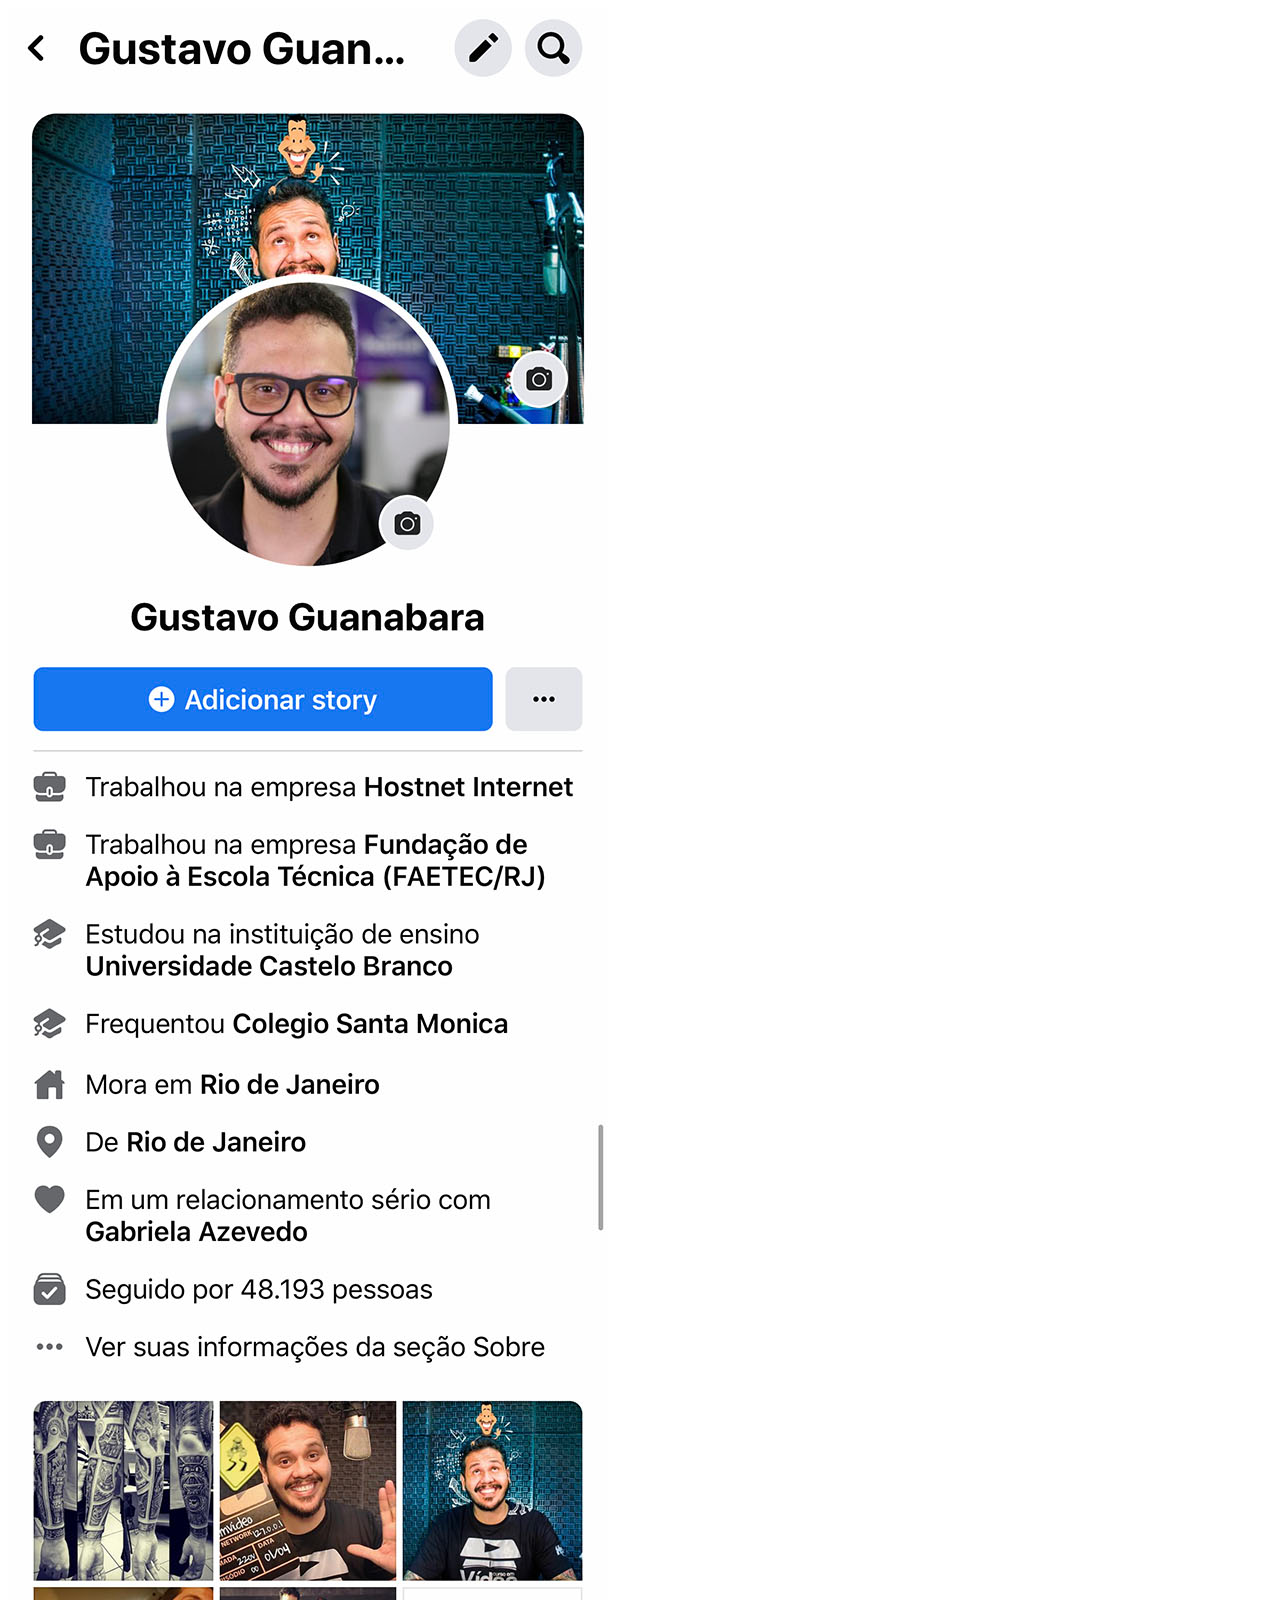
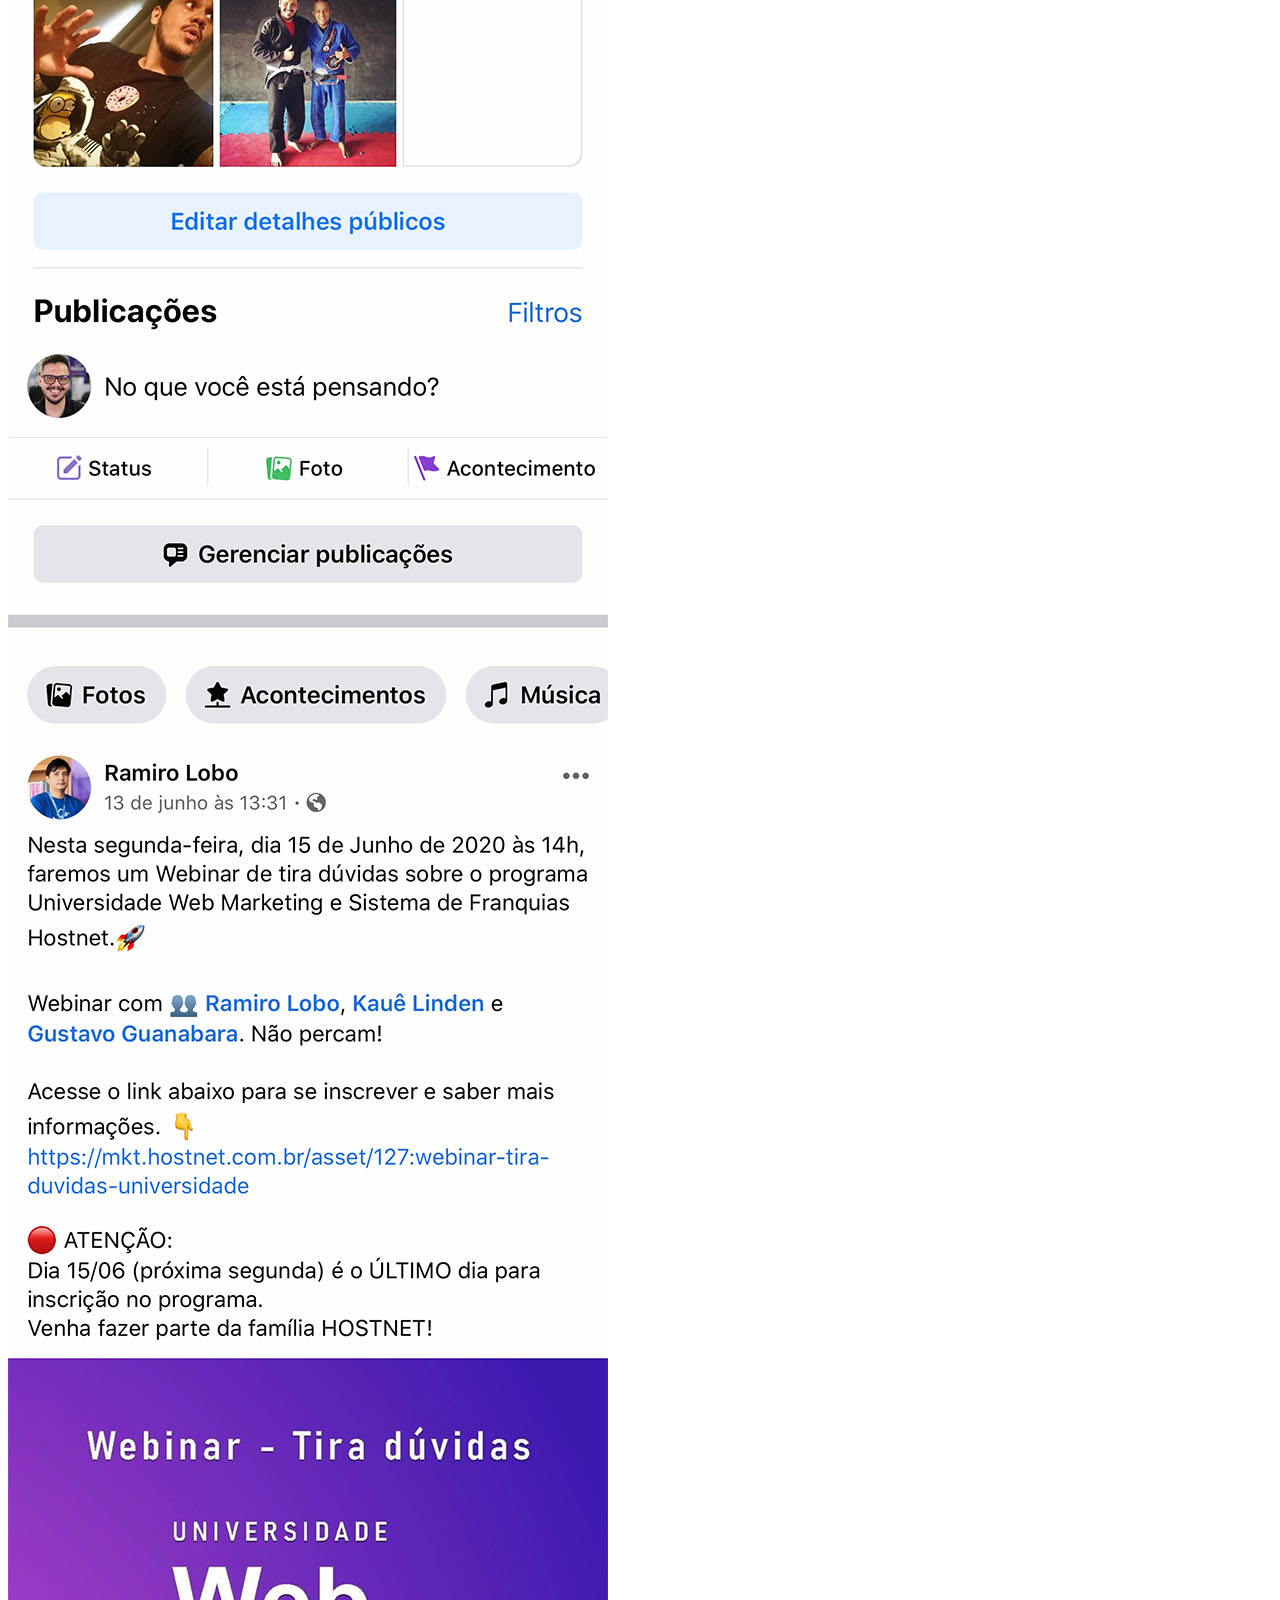
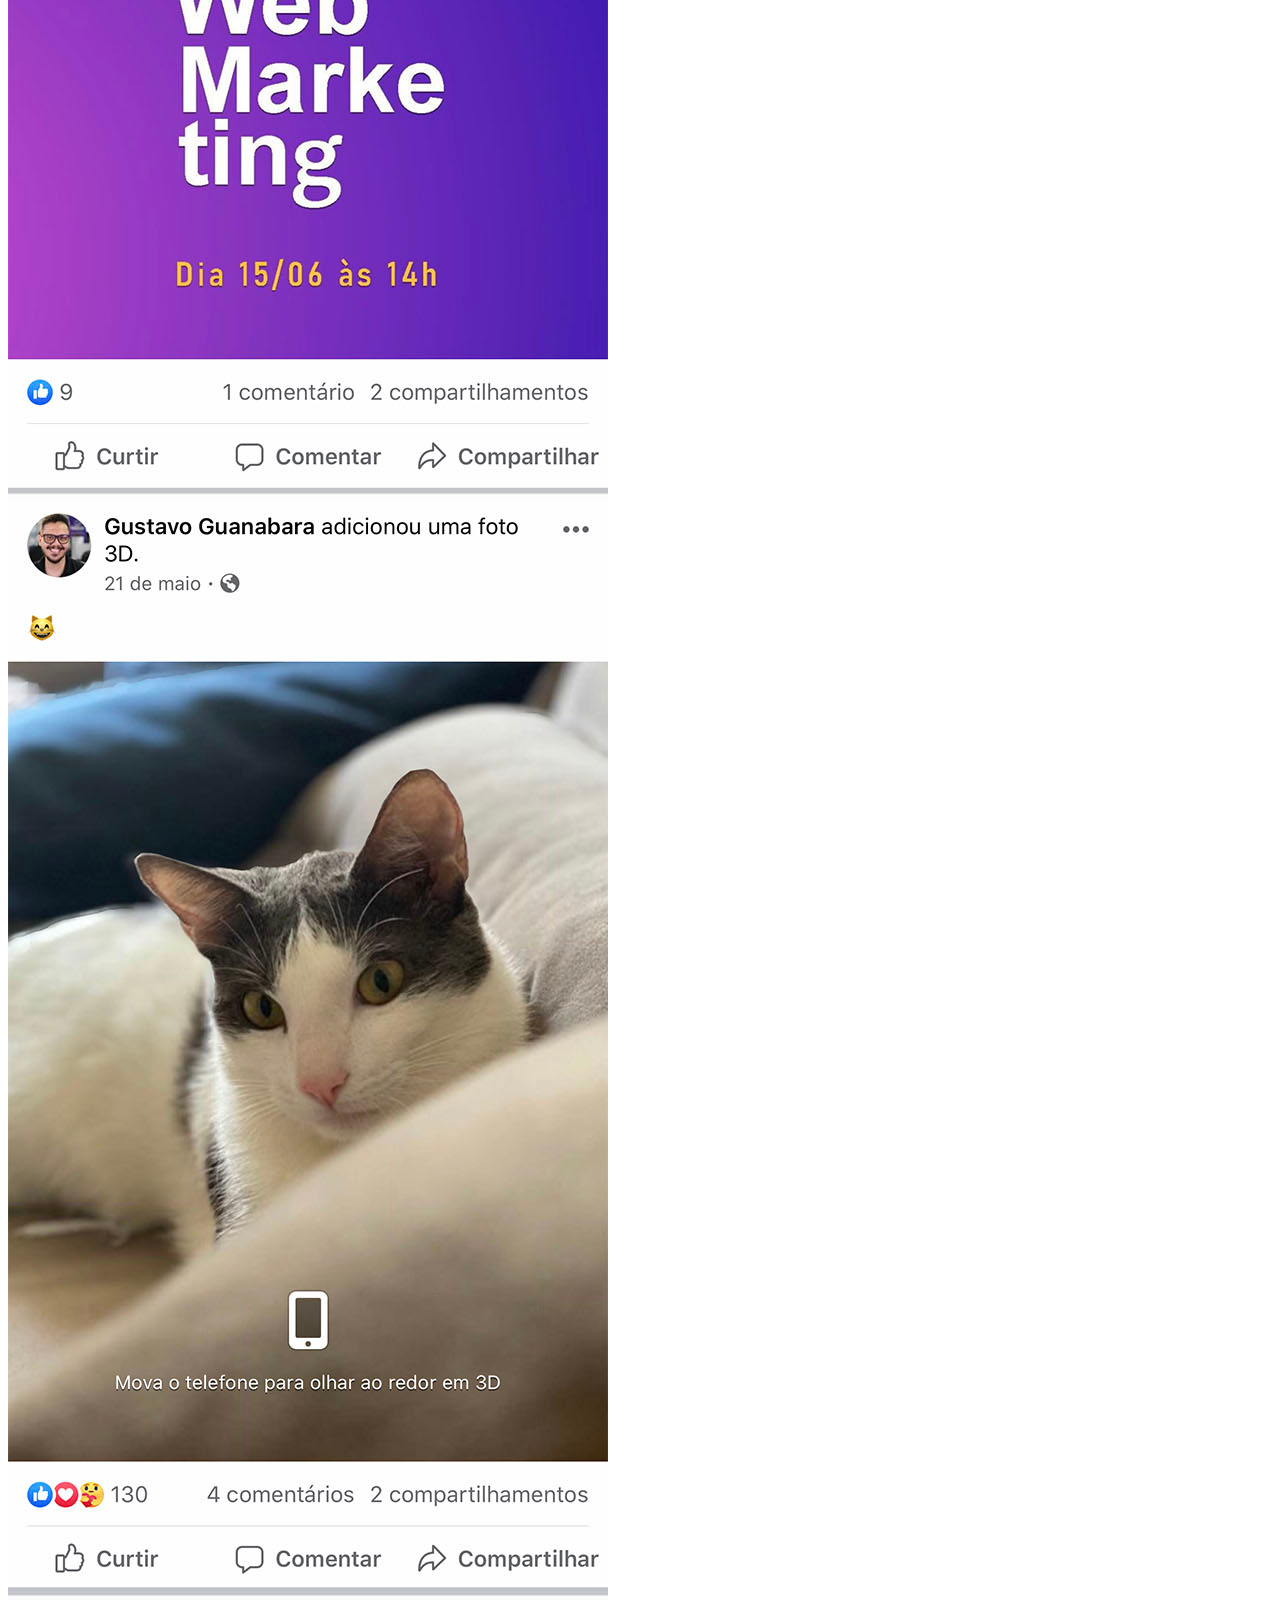
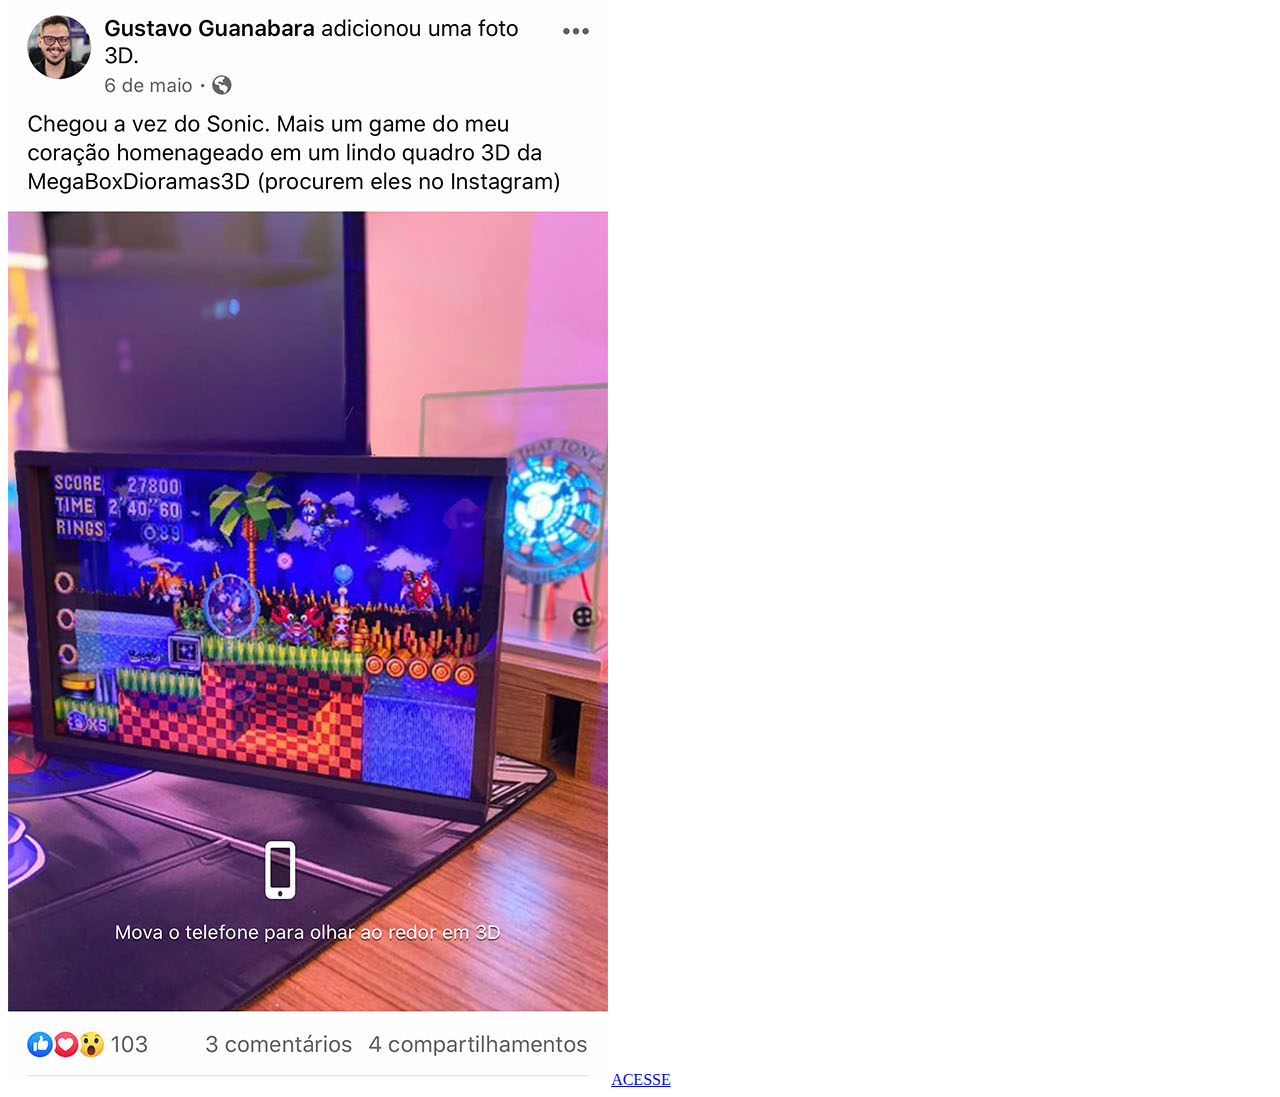
==== facebook.html @ f4890a43 "atualizacao" ====
<!DOCTYPE html>
<html lang="pt-br">
<head>
    <meta charset="UTF-8">
    <meta http-equiv="X-UA-Compatible" content="IE=edge">
    <meta name="viewport" content="width=device-width, initial-scale=1.0">
    <title>Facebook</title>
</head>
<body>
    <img src="imagens/tela-facebook.jpg" alt="Facebook">
    <a href="https://www.facebook.com/gustavoguanabara" target="_blank">ACESSE</a>
</body>
</html>
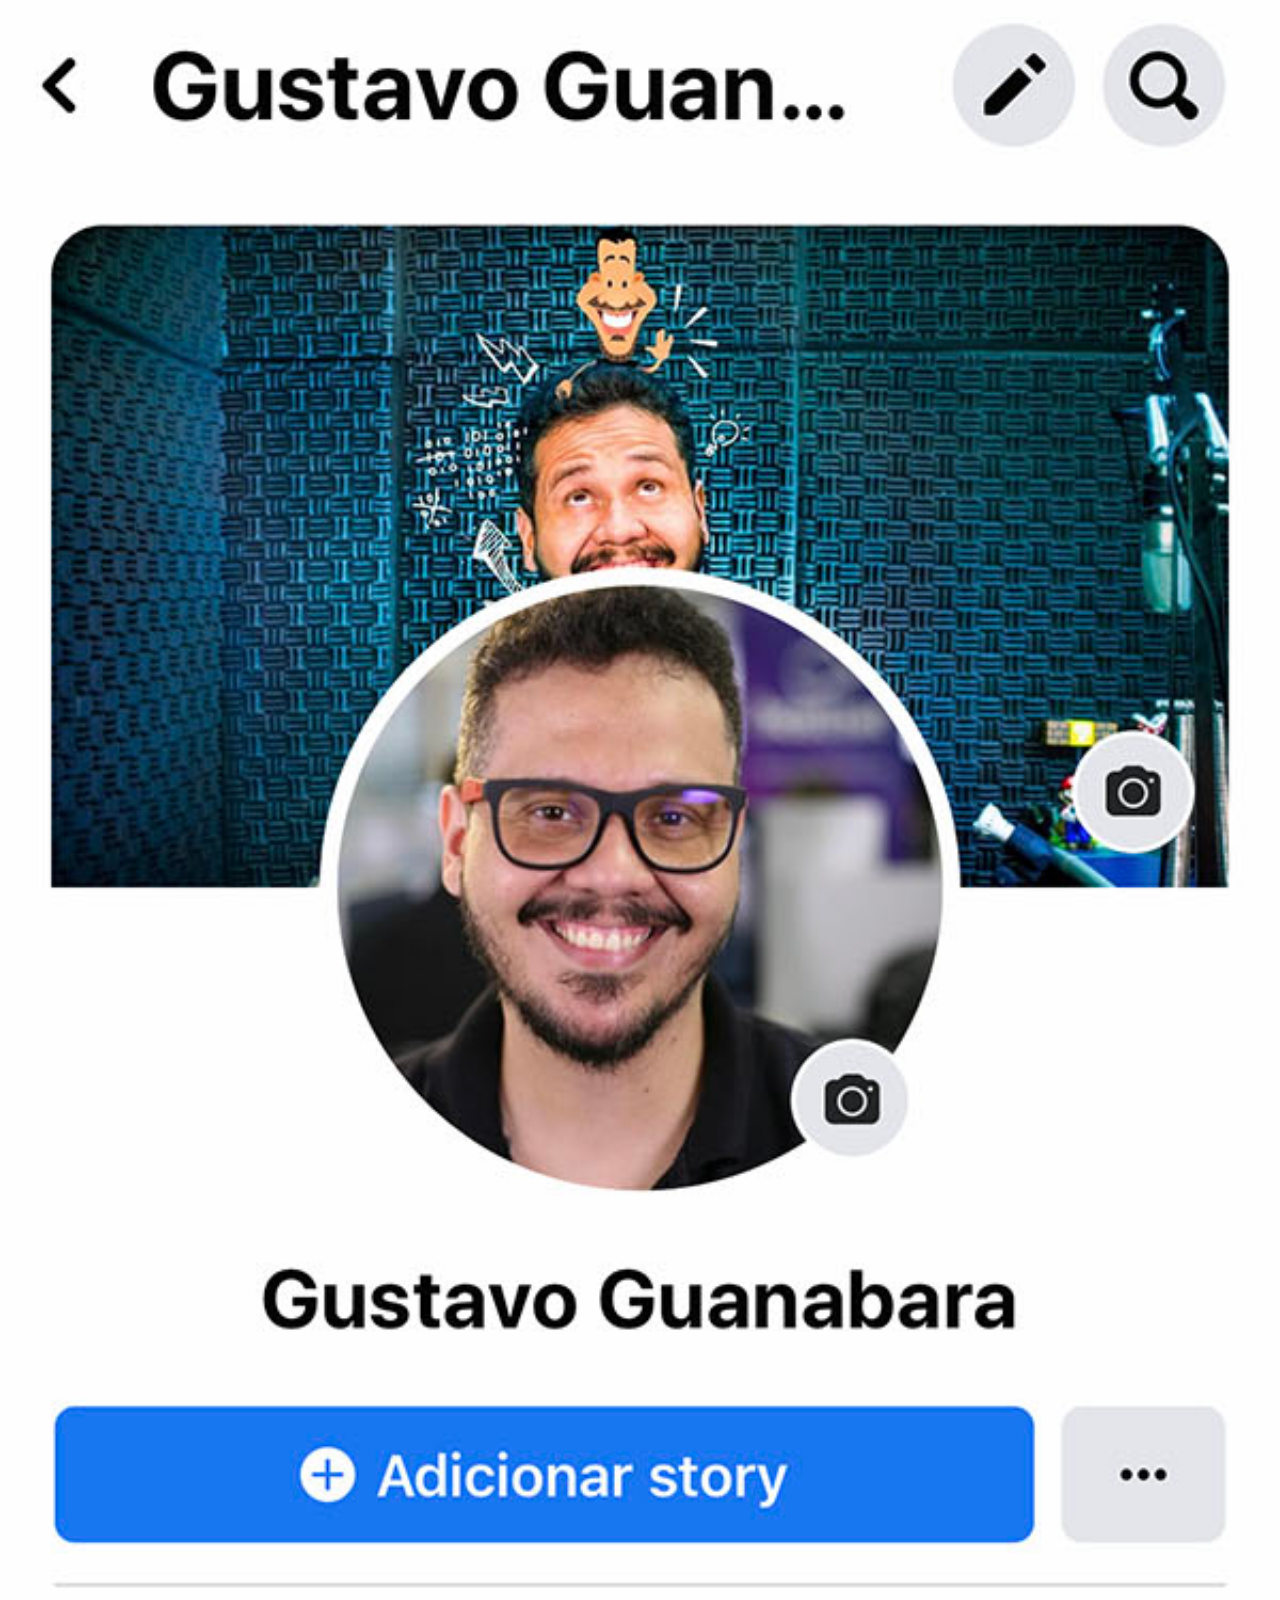
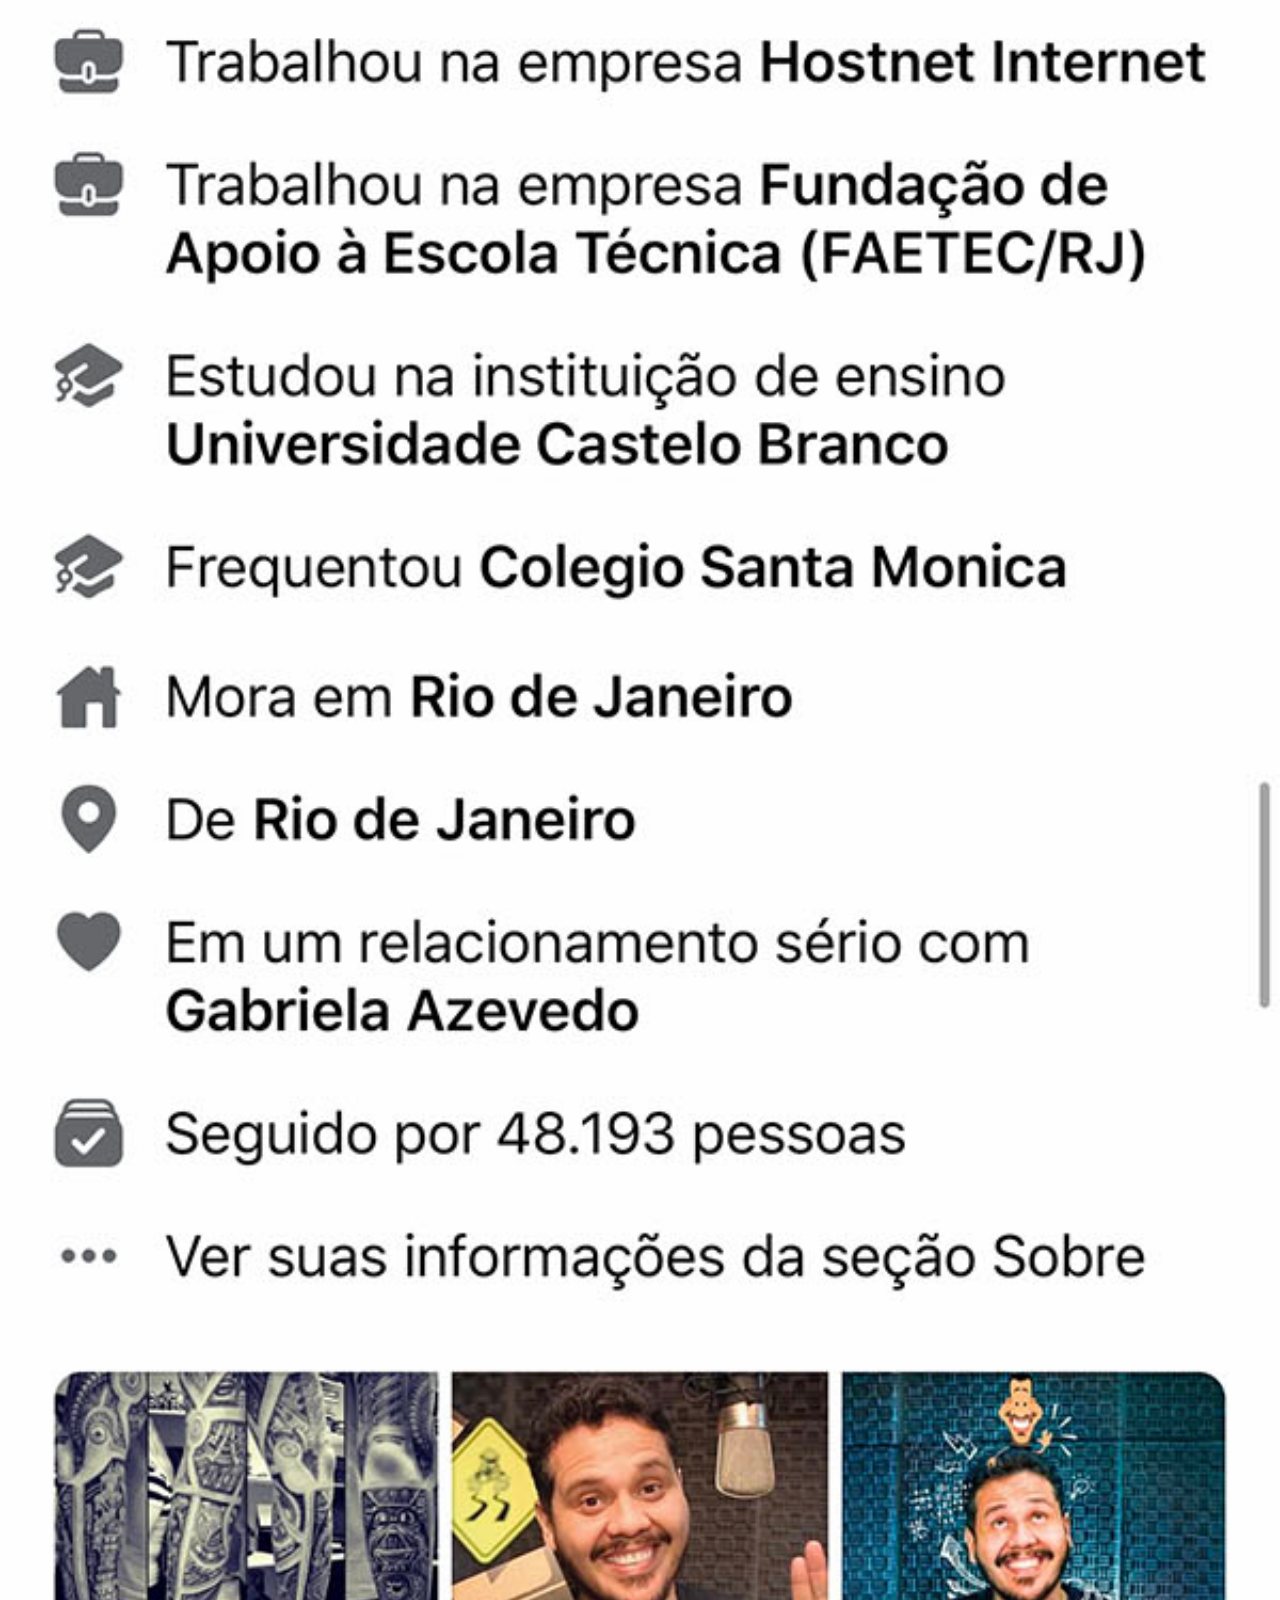
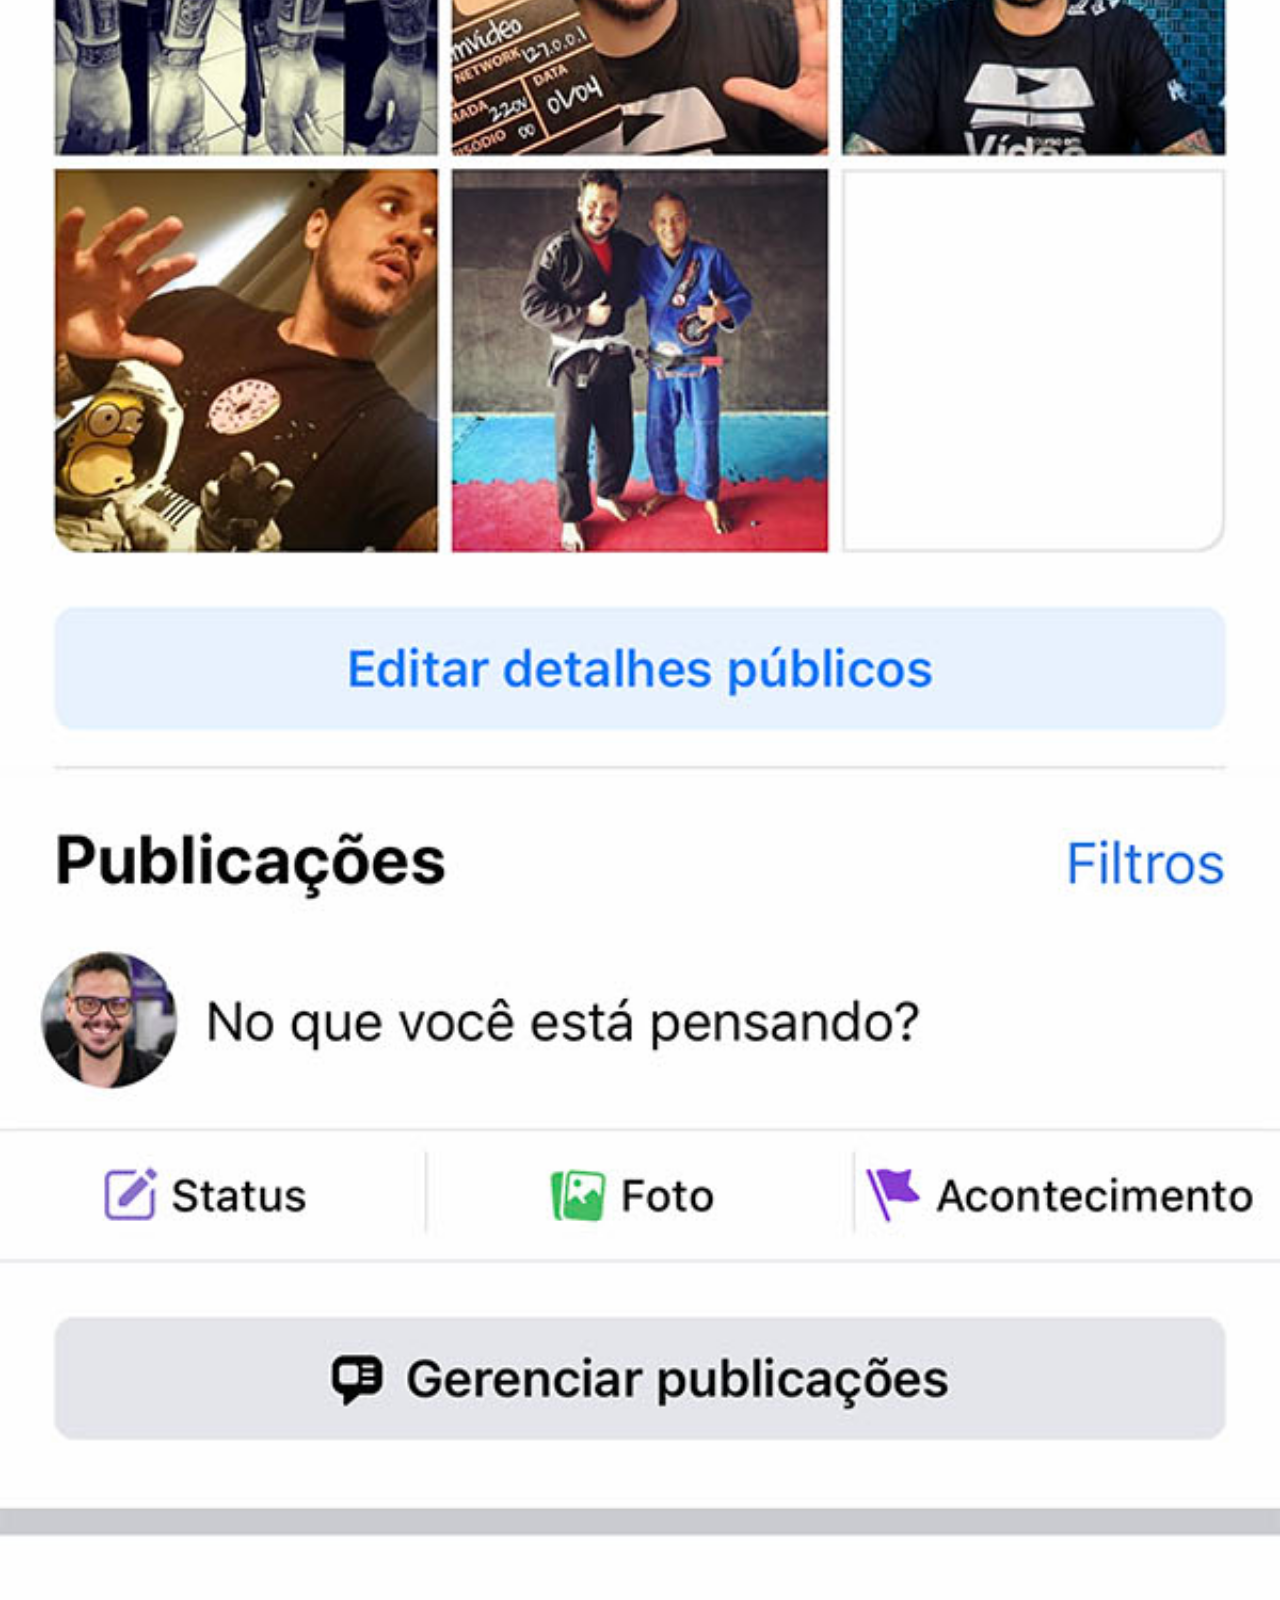
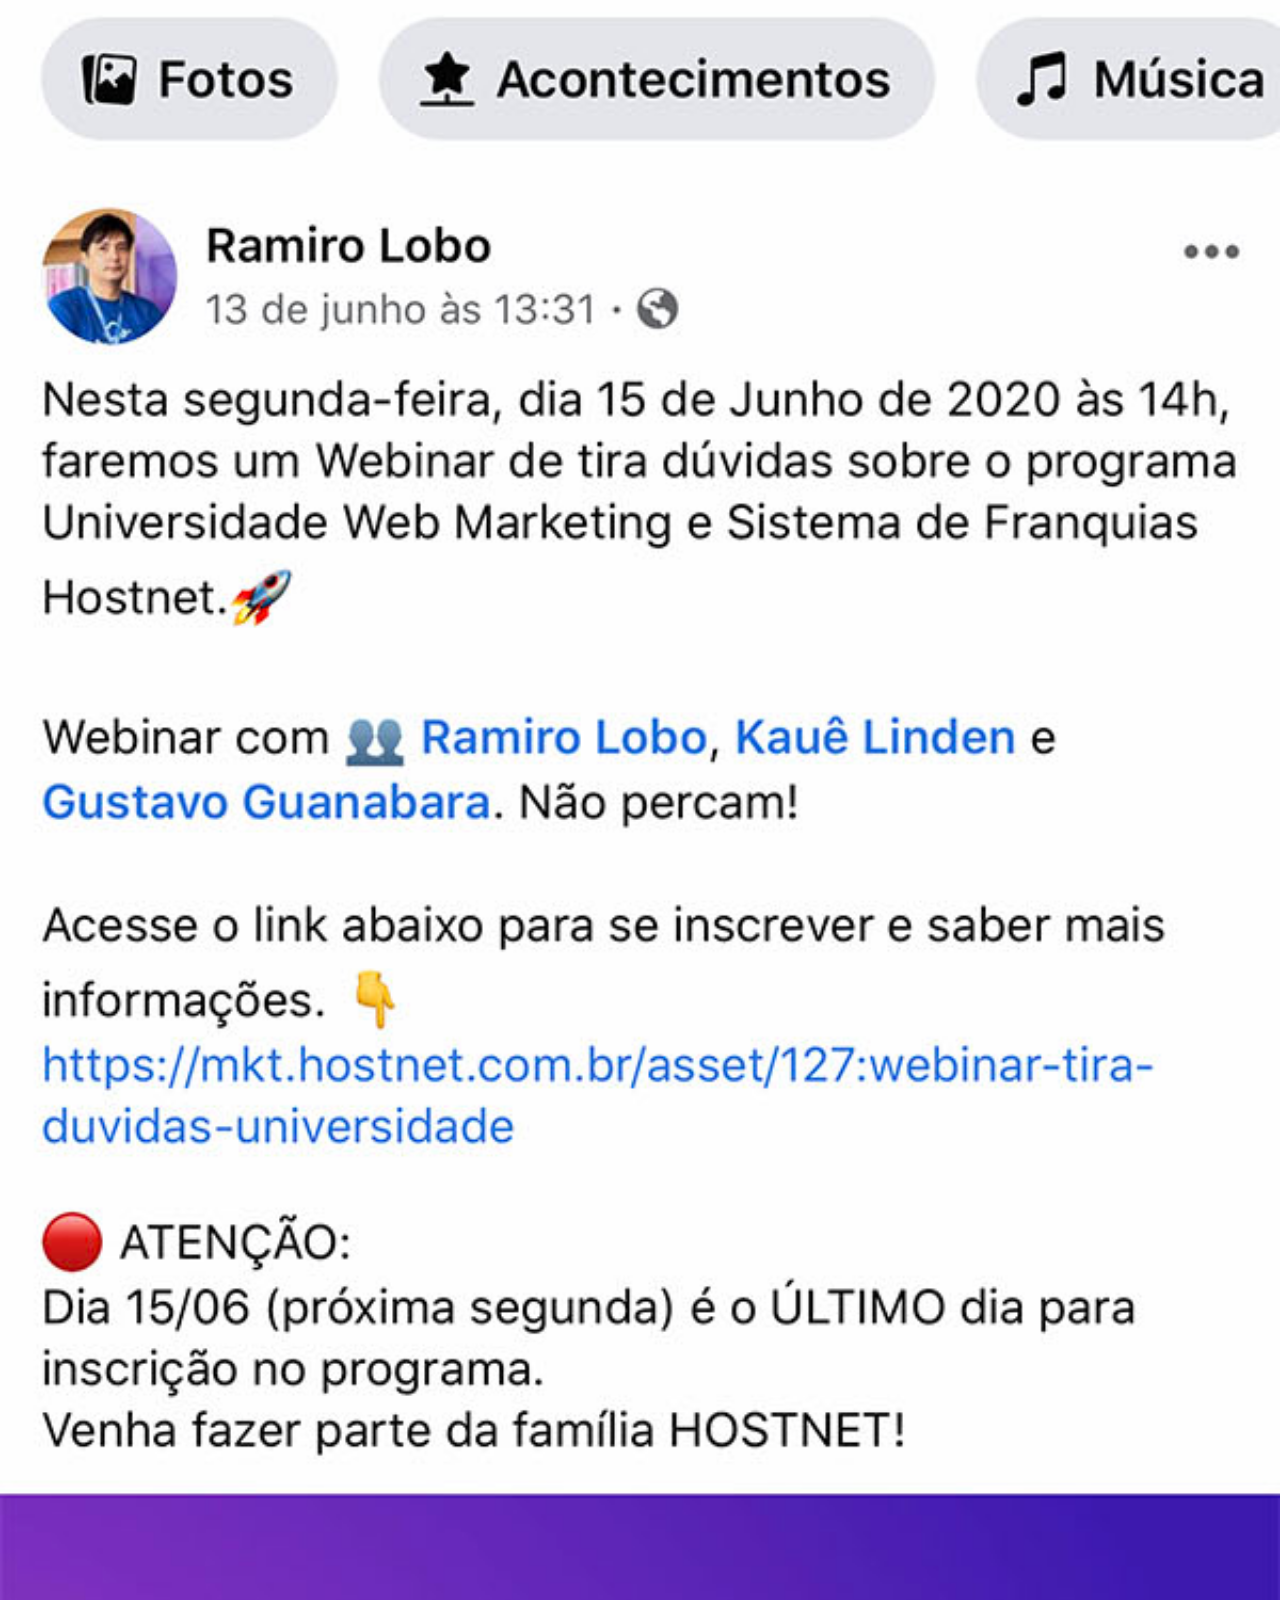
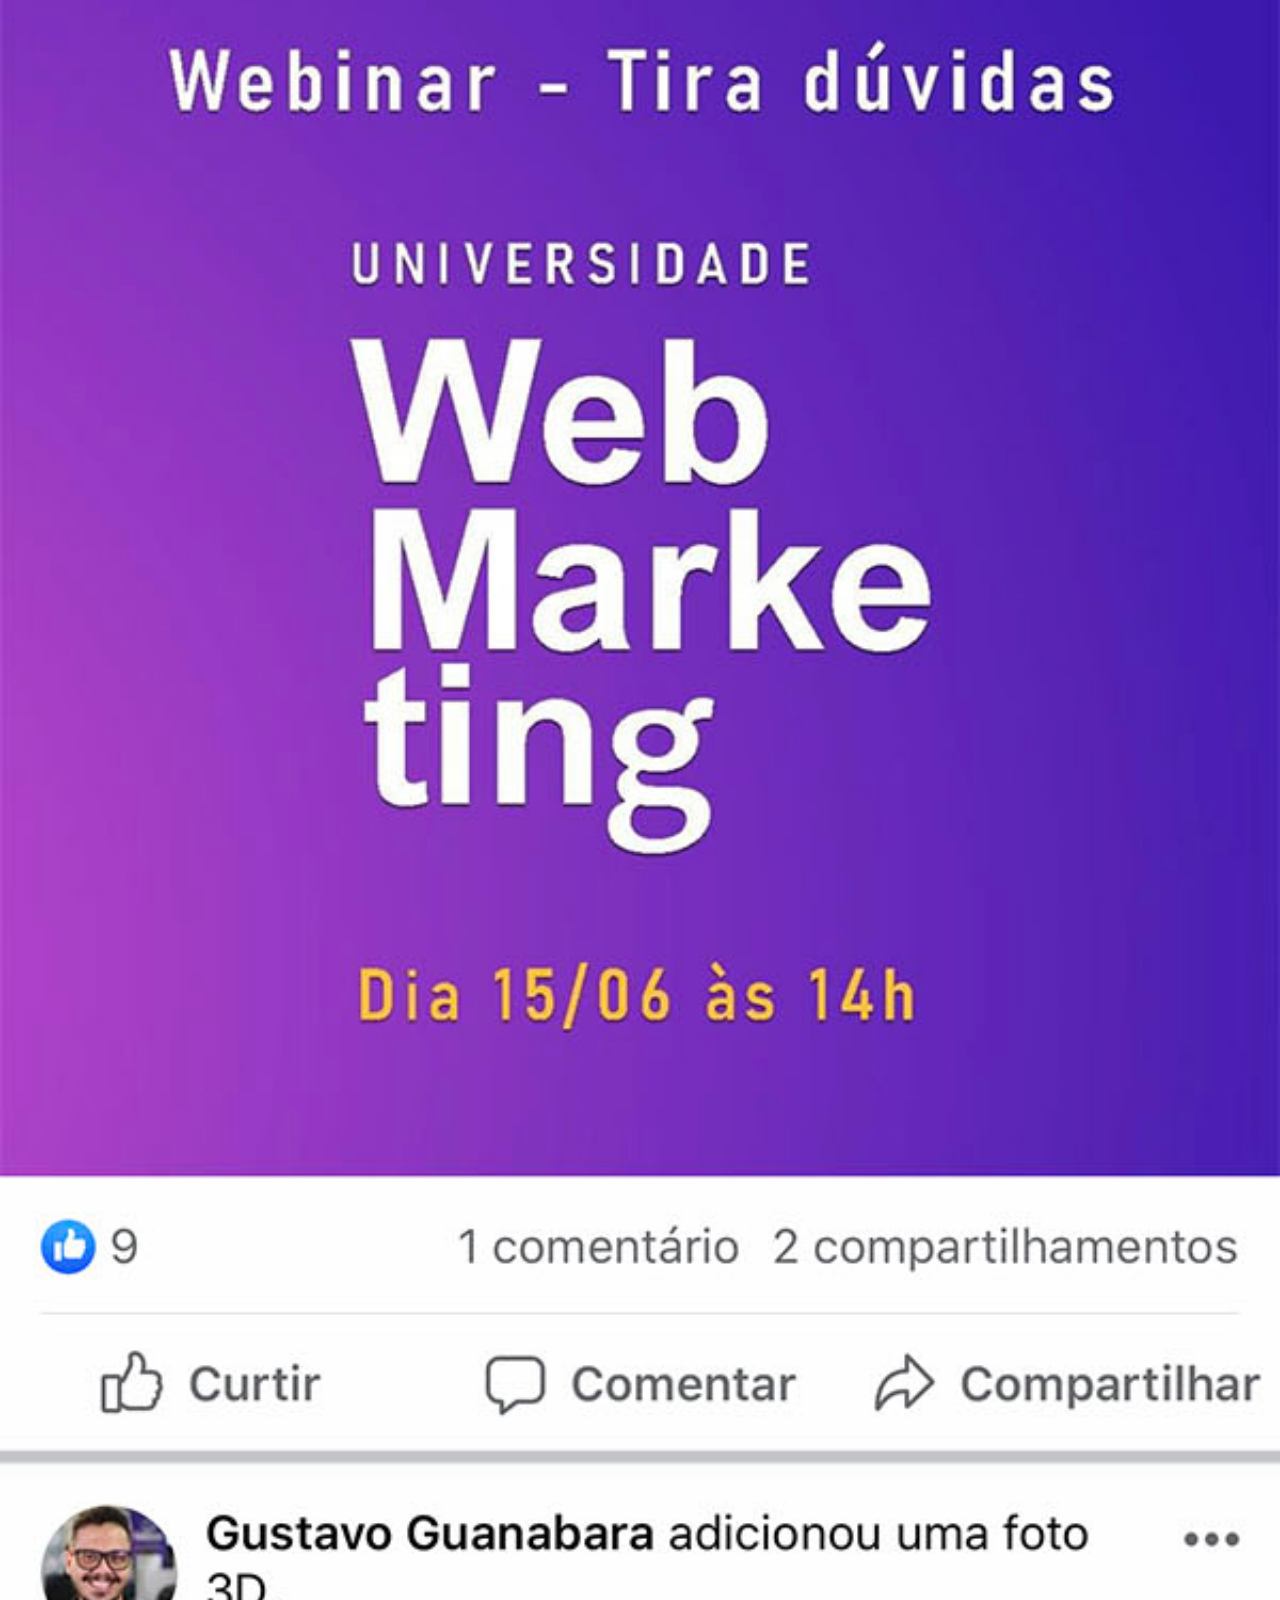
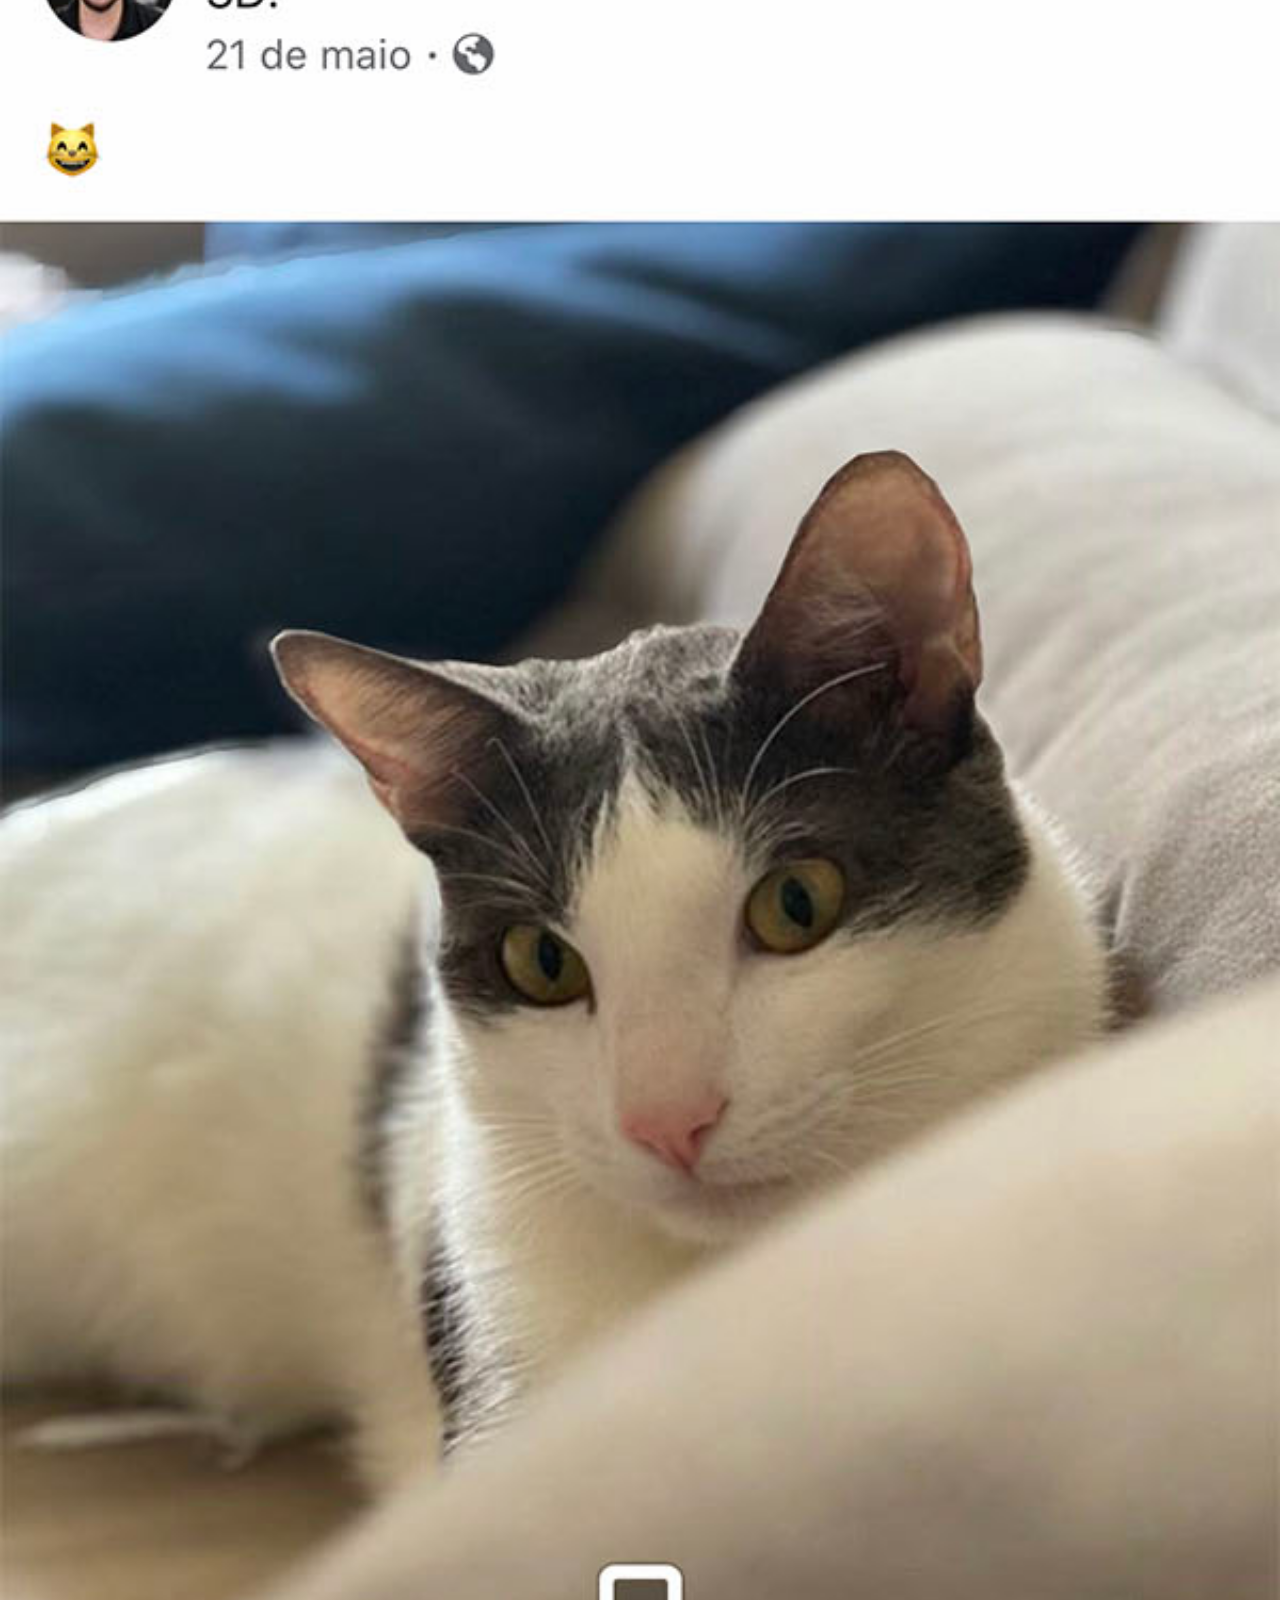
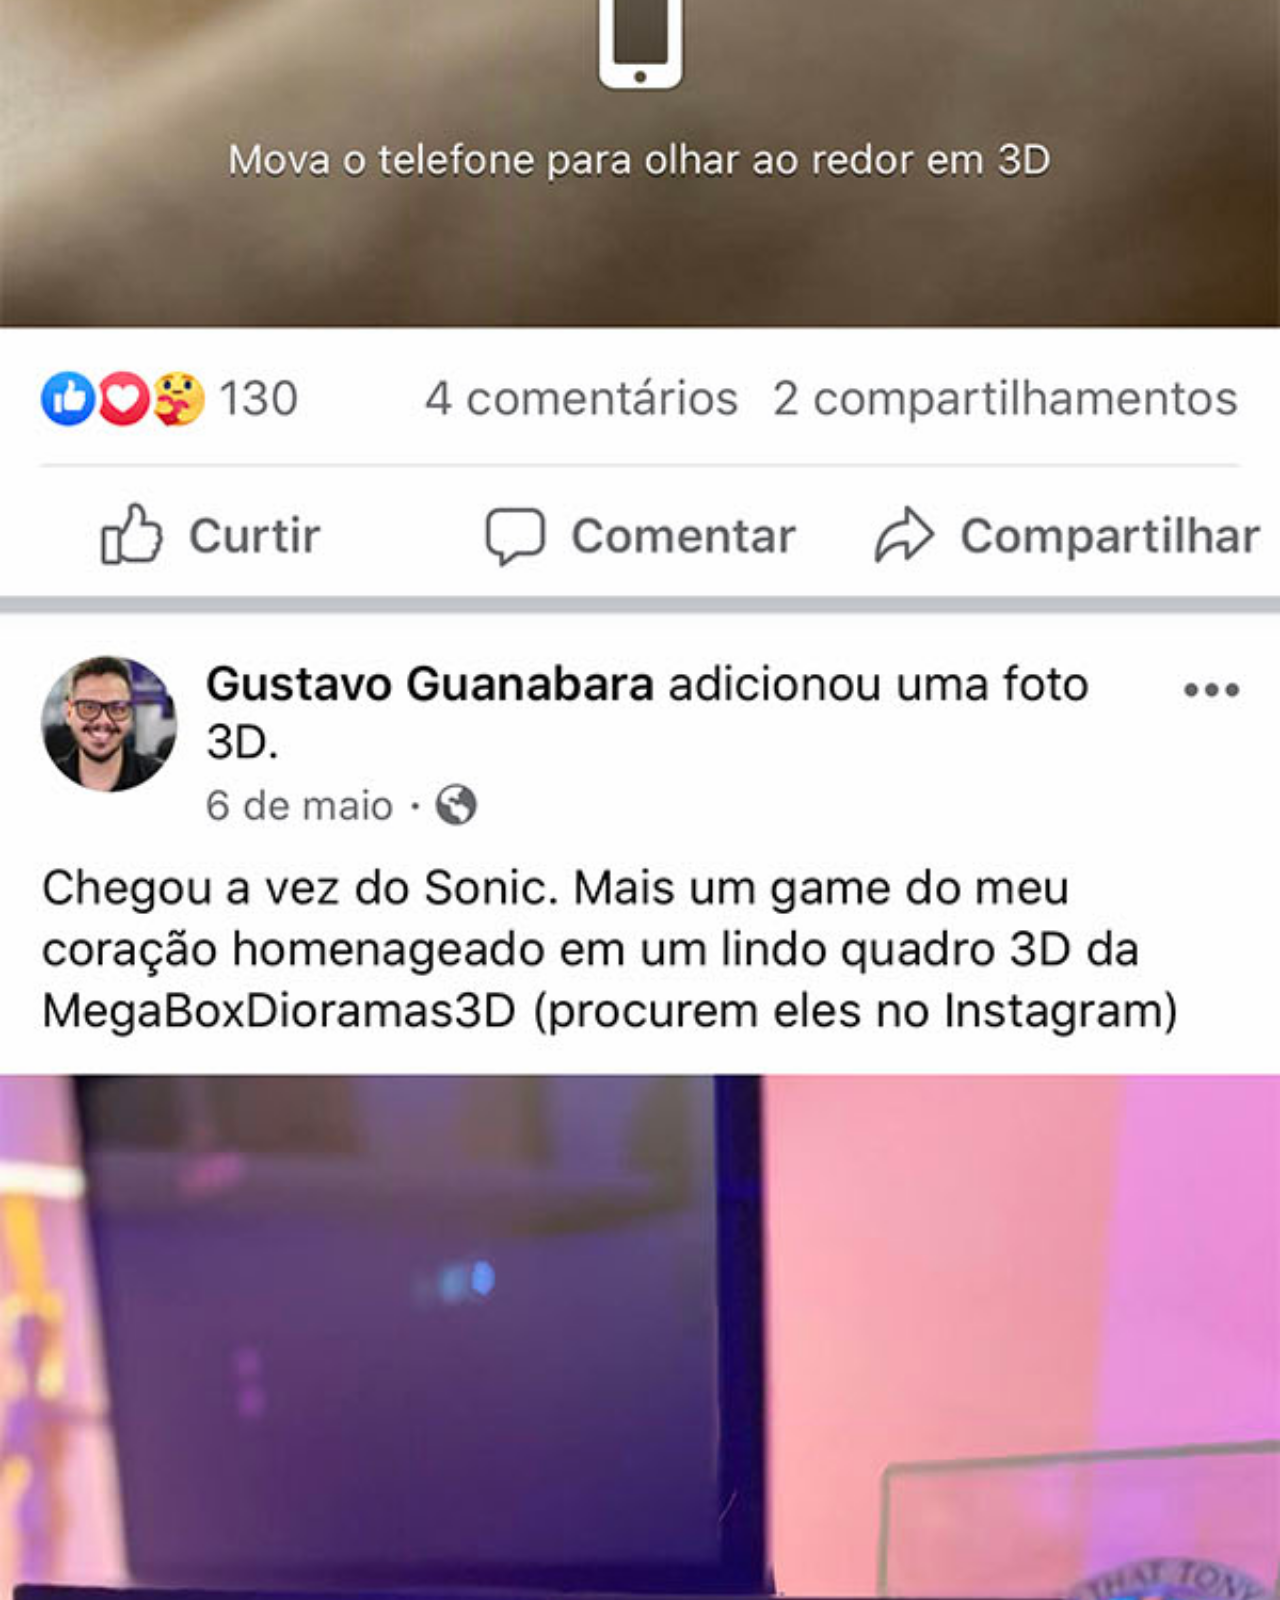
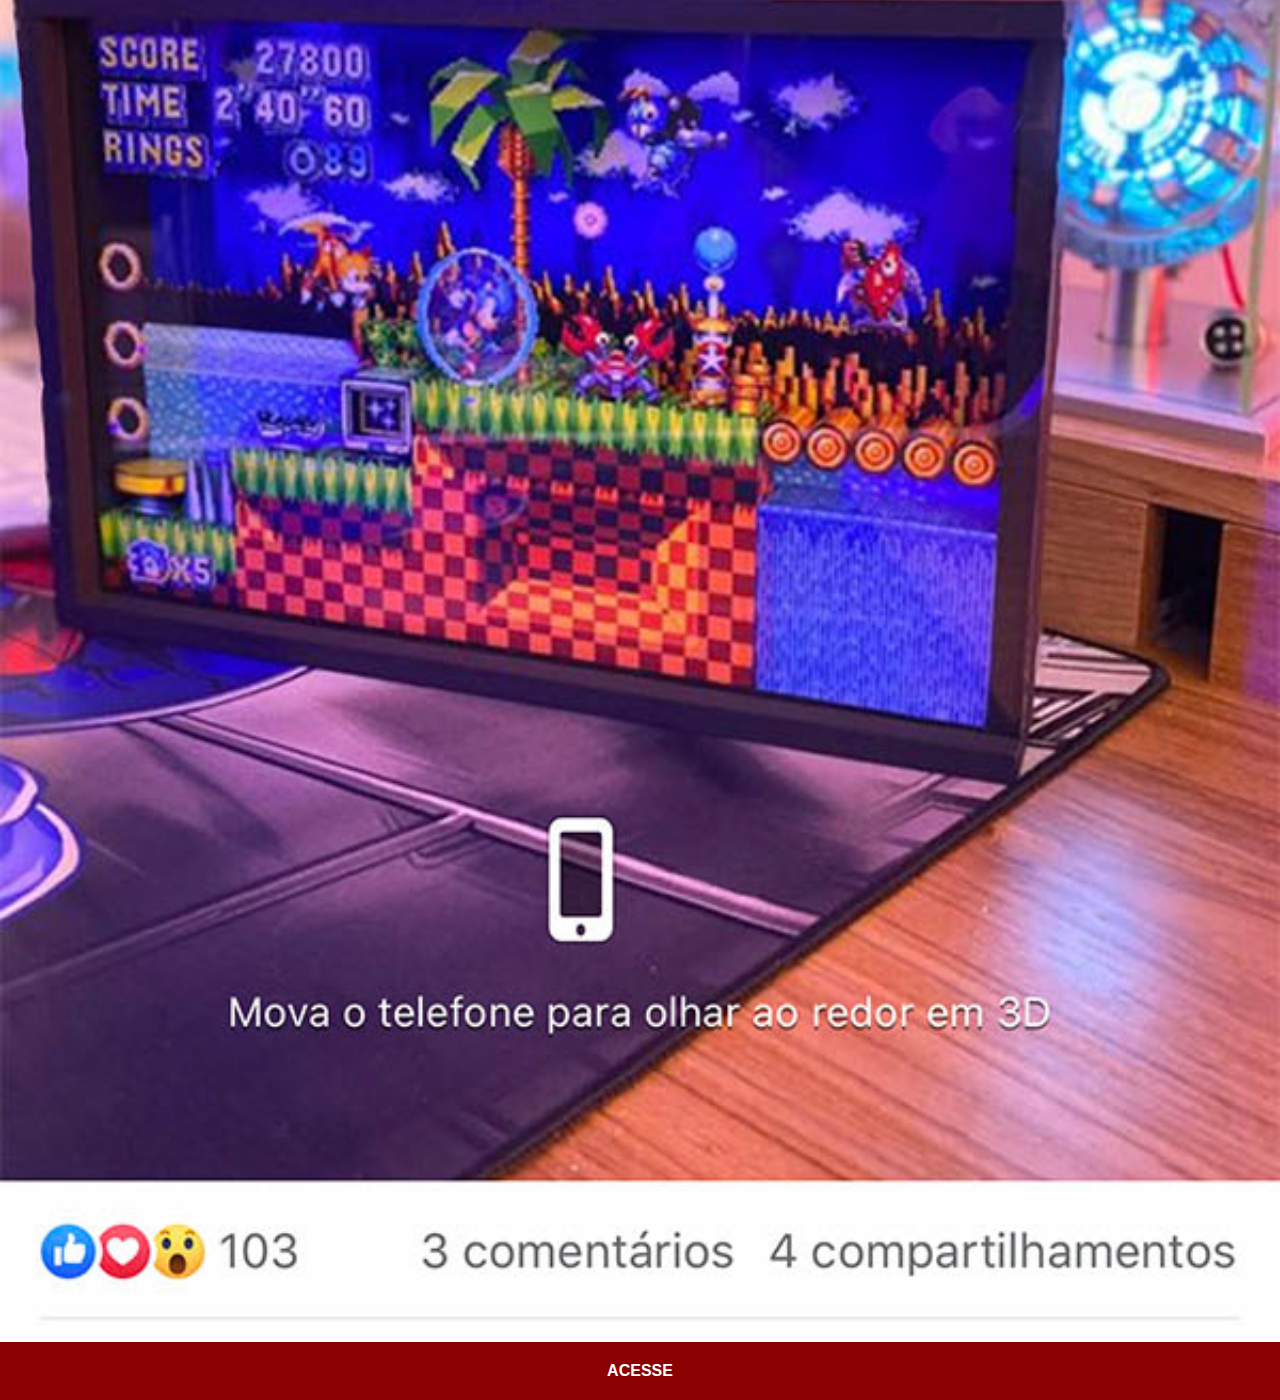
==== commit 438bf1ef: "atualizacao" ====
--- a/facebook.html
+++ b/facebook.html
@@ -5,9 +5,10 @@
     <meta http-equiv="X-UA-Compatible" content="IE=edge">
     <meta name="viewport" content="width=device-width, initial-scale=1.0">
     <title>Facebook</title>
+    <link rel="stylesheet" href="style/social.css">
 </head>
 <body>
-    <img src="imagens/tela-facebook.jpg" alt="Facebook">
+    <img src="imagens/tela-facebook.jpg" alt="Tela do Facebook">
     <a href="https://www.facebook.com/gustavoguanabara" target="_blank">ACESSE</a>
 </body>
 </html>--- a/style/social.css
+++ b/style/social.css
@@ -0,0 +1,30 @@
+@charset "UTF-8";
+
+* {
+    padding: 0;
+    margin: 0;
+    font-family: Arial, Helvetica, sans-serif;
+}
+
+::-webkit-scrollbar {
+    width: 0px;
+    height: 0px;
+}
+
+img{
+    width: 100vw;
+}
+
+a {
+    display: block;
+    background-color: darkred;
+    color: white;
+    padding: 20px;
+    text-align: center;
+    font-weight: bolder;
+    text-decoration: none;
+}
+
+a:hover {
+    background-color: red;
+}